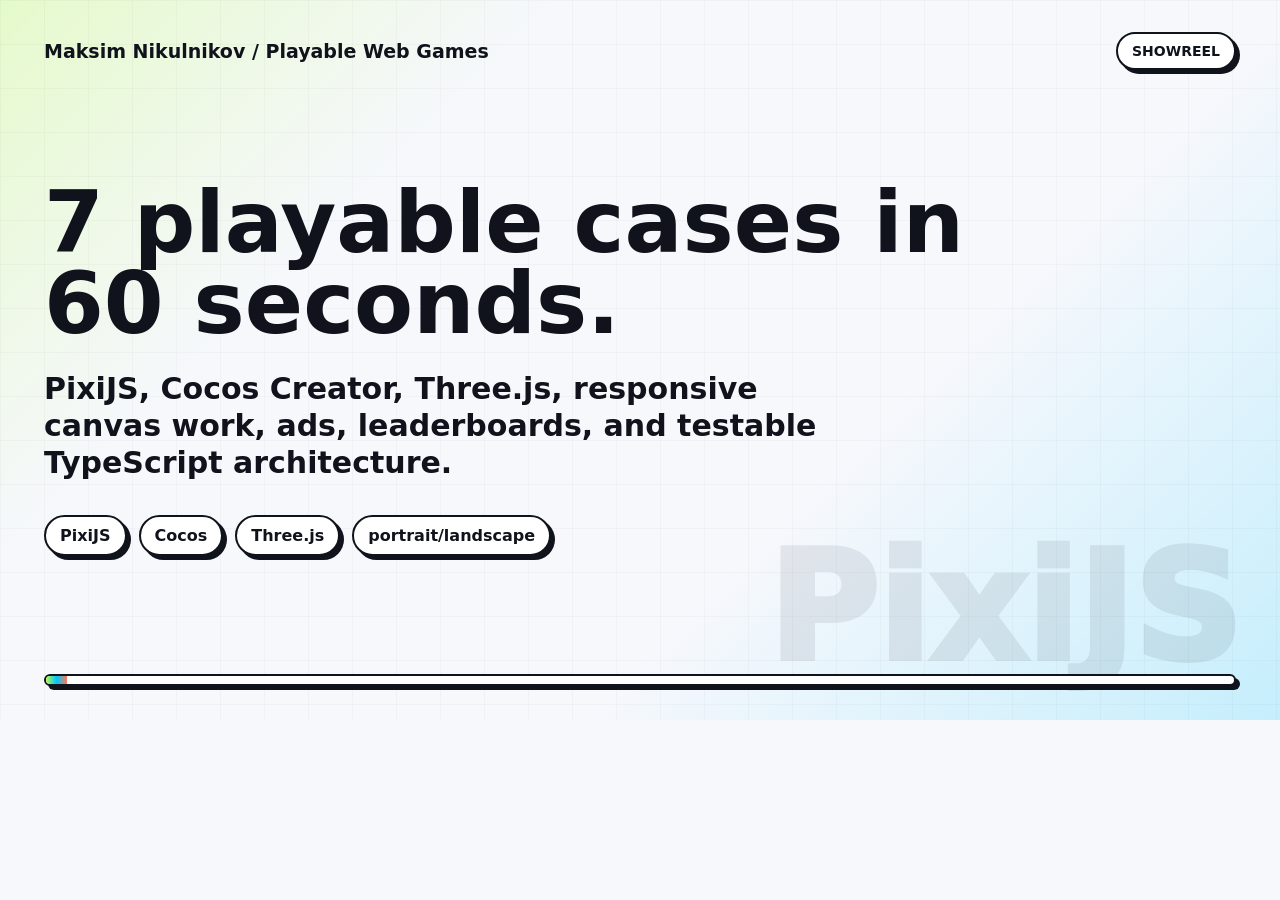
==== tools/showreel-capture.html @ 04fd0e28 "feat: add portfolio showreel" ====
<!doctype html>
<html lang="en">
  <head>
    <meta charset="UTF-8" />
    <meta name="viewport" content="width=device-width, initial-scale=1.0" />
    <title>Playable Portfolio Showreel Capture</title>
    <style>
      :root {
        color: #10131b;
        font-family:
          Inter, ui-sans-serif, system-ui, -apple-system, BlinkMacSystemFont, "Segoe UI", sans-serif;
        font-size: 16px;
        letter-spacing: 0;
      }

      * {
        box-sizing: border-box;
      }

      body {
        margin: 0;
        width: 1280px;
        height: 720px;
        overflow: hidden;
        background: #f6f8fc;
      }

      #frame {
        position: relative;
        width: 1280px;
        height: 720px;
        overflow: hidden;
        background:
          linear-gradient(135deg, rgba(185, 255, 76, 0.28), transparent 28%),
          linear-gradient(315deg, rgba(0, 198, 255, 0.2), transparent 35%),
          #f6f8fc;
      }

      #frame::before {
        position: absolute;
        inset: 0;
        content: "";
        opacity: 0.36;
        background-image:
          linear-gradient(rgba(16, 19, 27, 0.07) 1px, transparent 1px),
          linear-gradient(90deg, rgba(16, 19, 27, 0.07) 1px, transparent 1px);
        background-size: 44px 44px;
      }

      .topbar,
      .progress,
      .slide,
      .intro,
      .outro {
        position: absolute;
        z-index: 2;
      }

      .topbar {
        top: 32px;
        left: 44px;
        right: 44px;
        display: flex;
        align-items: center;
        justify-content: space-between;
        color: #10131b;
        font-size: 19px;
        font-weight: 800;
      }

      .topbar span:last-child {
        padding: 9px 14px;
        border: 2px solid #10131b;
        border-radius: 999px;
        background: #ffffff;
        box-shadow: 4px 4px 0 #10131b;
        font-size: 14px;
        text-transform: uppercase;
      }

      .progress {
        left: 44px;
        right: 44px;
        bottom: 34px;
        height: 12px;
        overflow: hidden;
        border: 2px solid #10131b;
        border-radius: 999px;
        background: #ffffff;
        box-shadow: 4px 4px 0 #10131b;
      }

      .progress-fill {
        width: 0%;
        height: 100%;
        background: linear-gradient(90deg, #b7ff4a, #00c6ff, #ff7a59);
      }

      .intro,
      .outro {
        inset: 88px 44px 70px;
        display: grid;
        align-content: center;
        justify-items: start;
      }

      .intro h1,
      .outro h2 {
        max-width: 920px;
        margin: 0 0 28px;
        font-size: 86px;
        line-height: 0.94;
        letter-spacing: 0;
      }

      .intro p,
      .outro p {
        max-width: 780px;
        margin: 0;
        font-size: 30px;
        line-height: 1.22;
        font-weight: 700;
      }

      .intro-tags,
      .outro-tags {
        display: flex;
        flex-wrap: wrap;
        gap: 12px;
        margin-top: 34px;
      }

      .intro-tags span,
      .outro-tags span,
      .tag {
        border: 2px solid #10131b;
        border-radius: 999px;
        background: #ffffff;
        box-shadow: 4px 4px 0 #10131b;
        color: #10131b;
        font-size: 16px;
        font-weight: 850;
        padding: 9px 14px;
      }

      .slide {
        inset: 90px 44px 70px;
        display: grid;
        grid-template-columns: minmax(0, 1.08fr) minmax(360px, 0.92fr);
        gap: 36px;
        align-items: center;
        opacity: 0;
      }

      .media-stage {
        position: relative;
        min-height: 486px;
      }

      .screen,
      .phone,
      .mini-screen {
        overflow: hidden;
        border: 3px solid #10131b;
        background: #ffffff;
        box-shadow: 10px 10px 0 #10131b;
      }

      .screen {
        position: absolute;
        left: 0;
        top: 32px;
        width: 704px;
        height: 396px;
        border-radius: 8px;
      }

      .screen img,
      .phone img,
      .mini-screen img {
        width: 100%;
        height: 100%;
        object-fit: cover;
        display: block;
      }

      .screen-secondary {
        opacity: 0;
      }

      .phone {
        position: absolute;
        right: 0;
        bottom: 0;
        width: 182px;
        height: 336px;
        border-radius: 22px;
        box-shadow: 8px 8px 0 #10131b;
      }

      .mini-screen {
        position: absolute;
        right: 24px;
        top: 0;
        width: 235px;
        height: 132px;
        border-radius: 8px;
        box-shadow: 7px 7px 0 #10131b;
      }

      .landscape-note {
        position: absolute;
        right: 18px;
        bottom: 34px;
        width: 228px;
        border: 3px solid #10131b;
        border-radius: 8px;
        background: #b7ff4a;
        box-shadow: 8px 8px 0 #10131b;
        padding: 18px;
        color: #10131b;
        font-size: 25px;
        font-weight: 900;
        line-height: 1.02;
      }

      .copy {
        display: flex;
        min-height: 486px;
        flex-direction: column;
        justify-content: center;
        align-items: flex-start;
      }

      .engine {
        display: inline-flex;
        align-items: center;
        min-height: 44px;
        margin-bottom: 22px;
        border: 2px solid #10131b;
        border-radius: 999px;
        background: var(--accent, #b7ff4a);
        box-shadow: 5px 5px 0 #10131b;
        padding: 8px 15px;
        color: #10131b;
        font-size: 17px;
        font-weight: 900;
      }

      h2 {
        margin: 0;
        color: #10131b;
        font-size: 58px;
        line-height: 0.98;
        letter-spacing: 0;
      }

      .type {
        margin: 16px 0 0;
        color: #323746;
        font-size: 22px;
        font-weight: 850;
      }

      .note {
        margin: 22px 0 0;
        max-width: 490px;
        color: #10131b;
        font-size: 27px;
        font-weight: 780;
        line-height: 1.16;
      }

      .tags {
        display: flex;
        flex-wrap: wrap;
        gap: 10px;
        margin-top: 26px;
      }

      .watermark {
        position: absolute;
        right: 40px;
        bottom: 55px;
        z-index: 1;
        color: rgba(16, 19, 27, 0.08);
        font-size: 150px;
        font-weight: 950;
        line-height: 0.75;
      }

      .is-hidden {
        opacity: 0;
        pointer-events: none;
      }
    </style>
  </head>
  <body>
    <main id="frame">
      <div class="topbar">
        <span>Maksim Nikulnikov / Playable Web Games</span>
        <span id="counter">Showreel</span>
      </div>

      <section class="intro" id="intro">
        <h1>7 playable cases in 60 seconds.</h1>
        <p>PixiJS, Cocos Creator, Three.js, responsive canvas work, ads, leaderboards, and testable TypeScript architecture.</p>
        <div class="intro-tags">
          <span>PixiJS</span>
          <span>Cocos</span>
          <span>Three.js</span>
          <span>portrait/landscape</span>
        </div>
      </section>

      <section class="slide" id="slide" aria-label="Current case">
        <div class="media-stage">
          <div class="screen screen-primary">
            <img id="primary" alt="" />
          </div>
          <div class="screen screen-secondary">
            <img id="secondary" alt="" />
          </div>
          <div class="mini-screen" id="mini-screen">
            <img id="mini" alt="" />
          </div>
          <div class="phone" id="phone">
            <img id="phone-image" alt="" />
          </div>
          <div class="landscape-note" id="landscape-note">Landscape focused build</div>
        </div>
        <div class="copy">
          <div class="engine" id="engine">PixiJS</div>
          <h2 id="title">Case title</h2>
          <p class="type" id="type">Playable type</p>
          <p class="note" id="note">Technical highlight.</p>
          <div class="tags" id="tags"></div>
        </div>
      </section>

      <section class="outro is-hidden" id="outro">
        <h2>Frontend that plays well.</h2>
        <p>Playable ads and browser games with responsive presentation, reusable domain logic, and release-minded tooling.</p>
        <div class="outro-tags">
          <span>GitHub Pages demos</span>
          <span>TypeScript</span>
          <span>Playwright</span>
          <span>Yandex Games</span>
        </div>
      </section>

      <div class="watermark" id="watermark">PixiJS</div>
      <div class="progress"><div class="progress-fill" id="progress"></div></div>
    </main>

    <script>
      const cases = [
        {
          title: "Idle Breaker Playable",
          engine: "Cocos",
          accent: "#b7ff4a",
          type: "Cocos playable ad",
          note: "Resource collection, weapon upgrades, destructible gates, and final store flow.",
          tags: ["Cocos Creator", "TypeScript", "responsive portrait/landscape"],
          media: ["../assets/idle-breaker-desktop-01.png", "../assets/idle-breaker-desktop-02.png"],
          mobile: "../assets/idle-breaker-mobile-01.png",
        },
        {
          title: "Tower Balance",
          engine: "PixiJS",
          accent: "#00c6ff",
          type: "Full hypercasual web game",
          note: "Matter.js tower physics, ads, leaderboard adapter, localization, and Yandex Games build flow.",
          tags: ["PixiJS", "Matter.js", "Yandex Games"],
          media: ["../assets/tower-balance-desktop-01.png", "../assets/tower-balance-desktop-02.png"],
          mobile: "../assets/tower-balance-mobile-01.png",
        },
        {
          title: "Blast Puzzle Prototype",
          engine: "PixiJS",
          accent: "#ff7a59",
          type: "Puzzle prototype",
          note: "Renderer-agnostic rules, boosters, super-tiles, animation plans, and smoke coverage.",
          tags: ["PixiJS", "Vitest", "Playwright"],
          media: ["../assets/blast-desktop-01.png", "../assets/blast-desktop-02.png"],
          mobile: "../assets/blast-mobile-01.png",
        },
        {
          title: "Slot Game",
          engine: "PixiJS",
          accent: "#b8a7ff",
          type: "Playable slot flow",
          note: "Presentation layers stay separate from the business model, spin state, audio, and session flow.",
          tags: ["PixiJS", "GSAP", "architecture/testing"],
          media: ["../assets/slot-game-desktop-01.png", "../assets/slot-game-desktop-02.png"],
          mobile: "../assets/slot-game-mobile-01.png",
        },
        {
          title: "Fortress Demo",
          engine: "Cocos",
          accent: "#ffd84a",
          type: "Landscape Cocos playable",
          note: "Short-session gameplay loop, HUD adaptation, and compact published web build.",
          tags: ["Cocos Creator", "landscape", "payload budget"],
          media: ["../assets/playable3_01.png", "../assets/playable3_02.png"],
        },
        {
          title: "Garden Designer",
          engine: "Three.js",
          accent: "#62e6a7",
          type: "3D playable prototype",
          note: "Asset integration, onboarding, responsive controls, and debug mode for browser review.",
          tags: ["Three.js", "GSAP", "responsive portrait/landscape"],
          media: ["../assets/playable1-01.png", "../assets/playable1-03.png"],
          mobile: "../assets/playable1-02.png",
        },
        {
          title: "Playable Dice",
          engine: "Three.js",
          accent: "#ff9bd2",
          type: "Procedural 3D playable",
          note: "Generated models, lightweight physics approximation, responsive controls, and reward loop.",
          tags: ["Three.js", "procedural", "debug mode"],
          media: ["../assets/playable2-01.png", "../assets/playable2-03.png"],
          mobile: "../assets/playable2-02.png",
        },
      ];

      const introMs = 3200;
      const slideMs = 8000;
      const outroMs = 3600;
      const totalMs = introMs + cases.length * slideMs + outroMs;
      const intro = document.getElementById("intro");
      const outro = document.getElementById("outro");
      const slide = document.getElementById("slide");
      const counter = document.getElementById("counter");
      const progress = document.getElementById("progress");
      const primary = document.getElementById("primary");
      const secondary = document.getElementById("secondary");
      const mini = document.getElementById("mini");
      const phoneImage = document.getElementById("phone-image");
      const phone = document.getElementById("phone");
      const miniScreen = document.getElementById("mini-screen");
      const landscapeNote = document.getElementById("landscape-note");
      const engine = document.getElementById("engine");
      const title = document.getElementById("title");
      const type = document.getElementById("type");
      const note = document.getElementById("note");
      const tags = document.getElementById("tags");
      const watermark = document.getElementById("watermark");
      let activeIndex = -1;
      let startTime = 0;

      const allImages = cases.flatMap((item) => [...item.media, item.mobile].filter(Boolean));

      const preload = (src) =>
        new Promise((resolve, reject) => {
          const image = new Image();
          image.onload = resolve;
          image.onerror = reject;
          image.src = src;
        });

      const setHidden = (node, hidden) => {
        node.classList.toggle("is-hidden", hidden);
      };

      const setCase = (index) => {
        if (index === activeIndex) {
          return;
        }

        const item = cases[index];
        activeIndex = index;

        primary.src = item.media[0];
        secondary.src = item.media[1] || item.media[0];
        mini.src = item.media[1] || item.media[0];
        engine.textContent = item.engine;
        engine.style.setProperty("--accent", item.accent);
        title.textContent = item.title;
        type.textContent = item.type;
        note.textContent = item.note;
        watermark.textContent = item.engine;
        tags.replaceChildren(
          ...item.tags.map((tag) => {
            const node = document.createElement("span");
            node.className = "tag";
            node.textContent = tag;
            return node;
          }),
        );

        if (item.mobile) {
          phoneImage.src = item.mobile;
          phone.style.display = "block";
          landscapeNote.style.display = "none";
        } else {
          phone.style.display = "none";
          landscapeNote.style.display = "block";
        }
      };

      const renderCase = (elapsed) => {
        const caseTime = elapsed - introMs;
        const index = Math.min(cases.length - 1, Math.floor(caseTime / slideMs));
        const local = caseTime - index * slideMs;
        const phase = Math.max(0, Math.min(1, local / slideMs));

        setCase(index);
        setHidden(intro, true);
        setHidden(outro, true);
        slide.style.opacity = 1;
        counter.textContent = `${index + 1}/7 ${cases[index].engine}`;

        const inEase = Math.min(1, phase / 0.18);
        const outEase = phase > 0.86 ? Math.max(0, (1 - phase) / 0.14) : 1;
        const alpha = Math.min(inEase, outEase);
        slide.style.opacity = alpha.toFixed(3);

        const move = (phase - 0.5) * 20;
        document.querySelector(".screen-primary").style.transform = `translate(${move}px, 0) scale(${1.015 + phase * 0.035})`;
        document.querySelector(".screen-secondary").style.transform = `translate(${-move * 0.7}px, 0) scale(${1.02 + phase * 0.025})`;
        document.querySelector(".screen-secondary").style.opacity = phase > 0.43 ? Math.min(1, (phase - 0.43) / 0.12) : 0;
        phone.style.transform = `translateY(${Math.sin(phase * Math.PI) * -16}px)`;
        miniScreen.style.transform = `translateY(${Math.sin(phase * Math.PI) * 12}px)`;
      };

      const tick = (now) => {
        const elapsed = now - startTime;
        progress.style.width = `${Math.min(100, (elapsed / totalMs) * 100)}%`;

        if (elapsed < introMs) {
          setHidden(intro, false);
          setHidden(outro, true);
          slide.style.opacity = 0;
          counter.textContent = "Showreel";
        } else if (elapsed < introMs + cases.length * slideMs) {
          renderCase(elapsed);
        } else if (elapsed < totalMs) {
          setHidden(intro, true);
          setHidden(outro, false);
          slide.style.opacity = 0;
          counter.textContent = "Portfolio";
        } else {
          window.showreelDone = true;
          return;
        }

        requestAnimationFrame(tick);
      };

      Promise.all(allImages.map(preload)).then(() => {
        window.showreelReady = true;
        startTime = performance.now();
        requestAnimationFrame(tick);
      });
    </script>
  </body>
</html>
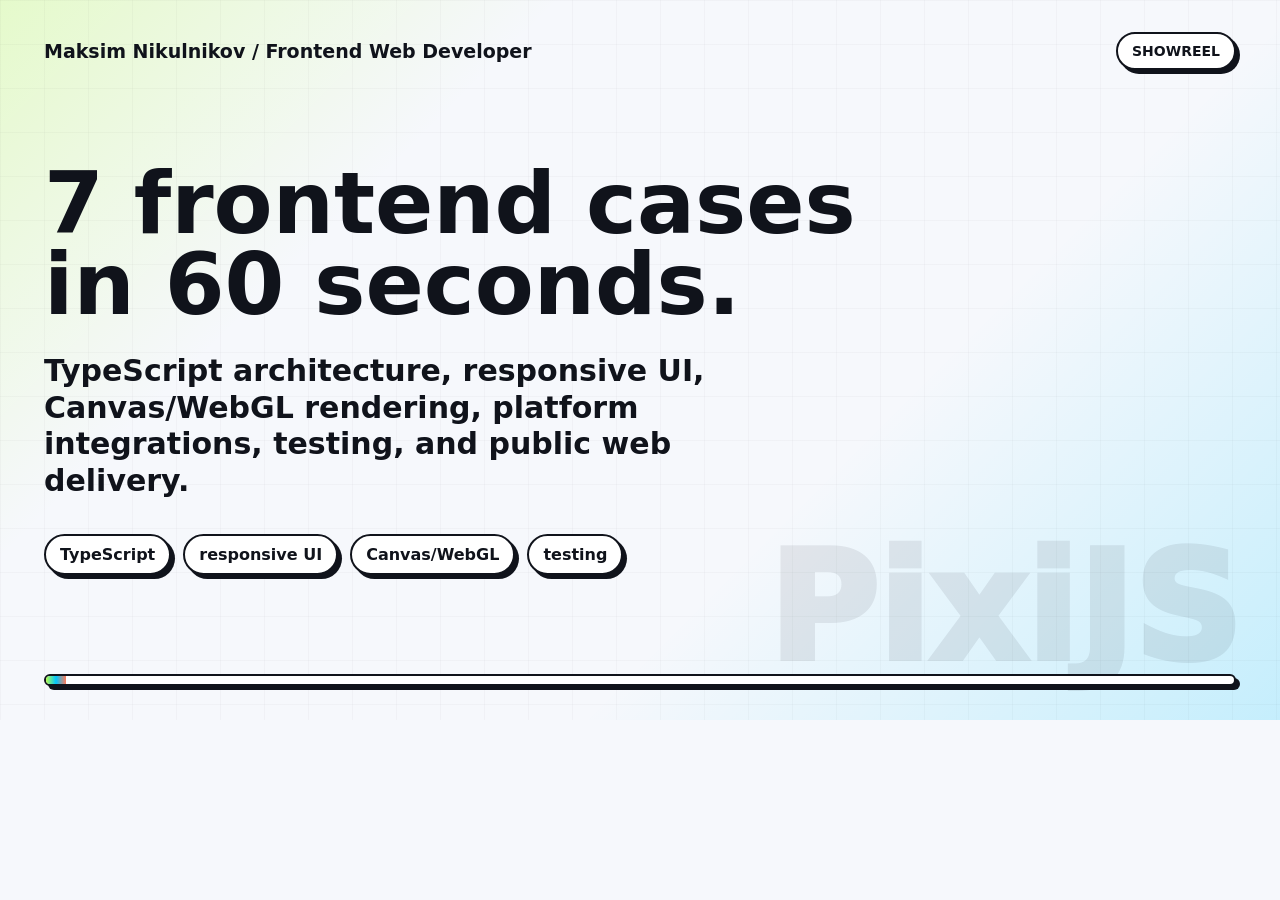
==== commit ce3e92be: "copy: reposition portfolio as frontend developer" ====
--- a/tools/showreel-capture.html
+++ b/tools/showreel-capture.html
@@ -3,7 +3,7 @@
   <head>
     <meta charset="UTF-8" />
     <meta name="viewport" content="width=device-width, initial-scale=1.0" />
-    <title>Playable Portfolio Showreel Capture</title>
+    <title>Frontend Portfolio Showreel Capture</title>
     <style>
       :root {
         color: #10131b;
@@ -298,18 +298,18 @@
   <body>
     <main id="frame">
       <div class="topbar">
-        <span>Maksim Nikulnikov / Playable Web Games</span>
+        <span>Maksim Nikulnikov / Frontend Web Developer</span>
         <span id="counter">Showreel</span>
       </div>
 
       <section class="intro" id="intro">
-        <h1>7 playable cases in 60 seconds.</h1>
-        <p>PixiJS, Cocos Creator, Three.js, responsive canvas work, ads, leaderboards, and testable TypeScript architecture.</p>
+        <h1>7 frontend cases in 60 seconds.</h1>
+        <p>TypeScript architecture, responsive UI, Canvas/WebGL rendering, platform integrations, testing, and public web delivery.</p>
         <div class="intro-tags">
-          <span>PixiJS</span>
-          <span>Cocos</span>
-          <span>Three.js</span>
-          <span>portrait/landscape</span>
+          <span>TypeScript</span>
+          <span>responsive UI</span>
+          <span>Canvas/WebGL</span>
+          <span>testing</span>
         </div>
       </section>
 
@@ -332,20 +332,20 @@
         <div class="copy">
           <div class="engine" id="engine">PixiJS</div>
           <h2 id="title">Case title</h2>
-          <p class="type" id="type">Playable type</p>
+          <p class="type" id="type">Project type</p>
           <p class="note" id="note">Technical highlight.</p>
           <div class="tags" id="tags"></div>
         </div>
       </section>
 
       <section class="outro is-hidden" id="outro">
-        <h2>Frontend that plays well.</h2>
-        <p>Playable ads and browser games with responsive presentation, reusable domain logic, and release-minded tooling.</p>
+        <h2>Frontend engineering with interactive range.</h2>
+        <p>Web interfaces, Canvas/WebGL presentation, reusable domain logic, and release-minded tooling.</p>
         <div class="outro-tags">
           <span>GitHub Pages demos</span>
           <span>TypeScript</span>
           <span>Playwright</span>
-          <span>Yandex Games</span>
+          <span>Canvas/WebGL</span>
         </div>
       </section>
 
@@ -359,7 +359,7 @@
           title: "Idle Breaker Playable",
           engine: "Cocos",
           accent: "#b7ff4a",
-          type: "Cocos playable ad",
+          type: "Cocos interactive web build",
           note: "Resource collection, weapon upgrades, destructible gates, and final store flow.",
           tags: ["Cocos Creator", "TypeScript", "responsive portrait/landscape"],
           media: ["../assets/idle-breaker-desktop-01.png", "../assets/idle-breaker-desktop-02.png"],
@@ -369,7 +369,7 @@
           title: "Tower Balance",
           engine: "PixiJS",
           accent: "#00c6ff",
-          type: "Full hypercasual web game",
+          type: "Physics-based web app",
           note: "Matter.js tower physics, ads, leaderboard adapter, localization, and Yandex Games build flow.",
           tags: ["PixiJS", "Matter.js", "Yandex Games"],
           media: ["../assets/tower-balance-desktop-01.png", "../assets/tower-balance-desktop-02.png"],
@@ -389,7 +389,7 @@
           title: "Slot Game",
           engine: "PixiJS",
           accent: "#b8a7ff",
-          type: "Playable slot flow",
+          type: "Slot interface prototype",
           note: "Presentation layers stay separate from the business model, spin state, audio, and session flow.",
           tags: ["PixiJS", "GSAP", "architecture/testing"],
           media: ["../assets/slot-game-desktop-01.png", "../assets/slot-game-desktop-02.png"],
@@ -399,8 +399,8 @@
           title: "Fortress Demo",
           engine: "Cocos",
           accent: "#ffd84a",
-          type: "Landscape Cocos playable",
-          note: "Short-session gameplay loop, HUD adaptation, and compact published web build.",
+          type: "Landscape Cocos web build",
+          note: "Short-session interaction loop, HUD adaptation, and compact published web build.",
           tags: ["Cocos Creator", "landscape", "payload budget"],
           media: ["../assets/playable3_01.png", "../assets/playable3_02.png"],
         },
@@ -408,7 +408,7 @@
           title: "Garden Designer",
           engine: "Three.js",
           accent: "#62e6a7",
-          type: "3D playable prototype",
+          type: "3D interactive web prototype",
           note: "Asset integration, onboarding, responsive controls, and debug mode for browser review.",
           tags: ["Three.js", "GSAP", "responsive portrait/landscape"],
           media: ["../assets/playable1-01.png", "../assets/playable1-03.png"],
@@ -418,7 +418,7 @@
           title: "Playable Dice",
           engine: "Three.js",
           accent: "#ff9bd2",
-          type: "Procedural 3D playable",
+          type: "Procedural 3D web prototype",
           note: "Generated models, lightweight physics approximation, responsive controls, and reward loop.",
           tags: ["Three.js", "procedural", "debug mode"],
           media: ["../assets/playable2-01.png", "../assets/playable2-03.png"],
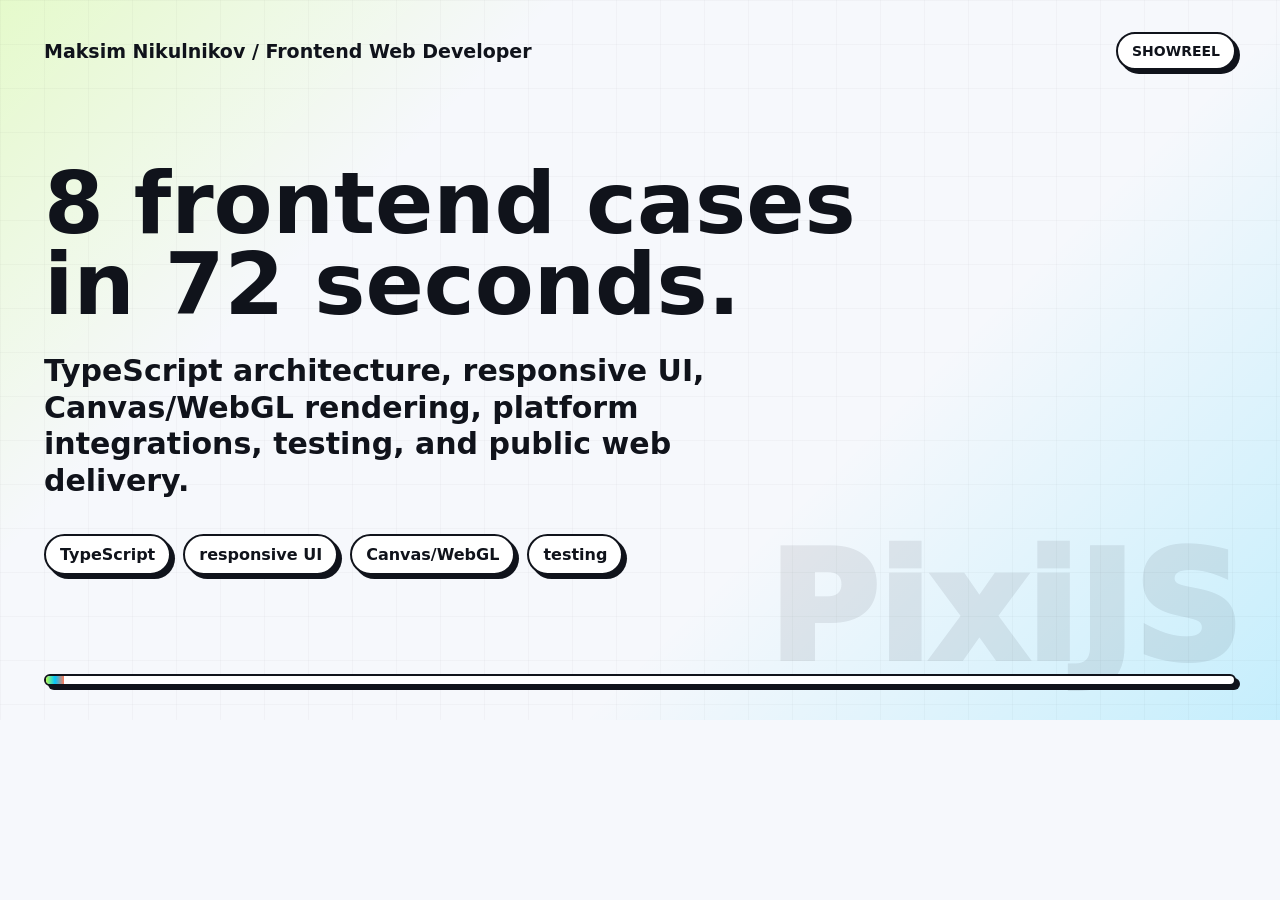
==== commit 84f33a65: "feat: add hidden object phaser case" ====
--- a/tools/showreel-capture.html
+++ b/tools/showreel-capture.html
@@ -146,15 +146,15 @@
       .slide {
         inset: 90px 44px 70px;
         display: grid;
-        grid-template-columns: minmax(0, 1.08fr) minmax(360px, 0.92fr);
-        gap: 36px;
+        grid-template-columns: 520px minmax(0, 1fr);
+        gap: 70px;
         align-items: center;
         opacity: 0;
       }
 
       .media-stage {
         position: relative;
-        min-height: 486px;
+        min-height: 456px;
       }
 
       .screen,
@@ -169,9 +169,9 @@
       .screen {
         position: absolute;
         left: 0;
-        top: 32px;
-        width: 704px;
-        height: 396px;
+        top: 96px;
+        width: 500px;
+        height: 282px;
         border-radius: 8px;
       }
 
@@ -185,34 +185,28 @@
       }
 
       .screen-secondary {
-        opacity: 0;
+        display: none;
       }
 
       .phone {
         position: absolute;
-        right: 0;
-        bottom: 0;
-        width: 182px;
-        height: 336px;
+        right: 24px;
+        bottom: 58px;
+        width: 112px;
+        height: 210px;
         border-radius: 22px;
         box-shadow: 8px 8px 0 #10131b;
       }
 
       .mini-screen {
+        display: none;
+      }
+
+      .landscape-note {
         position: absolute;
         right: 24px;
-        top: 0;
-        width: 235px;
-        height: 132px;
-        border-radius: 8px;
-        box-shadow: 7px 7px 0 #10131b;
-      }
-
-      .landscape-note {
-        position: absolute;
-        right: 18px;
-        bottom: 34px;
-        width: 228px;
+        bottom: 76px;
+        width: 190px;
         border: 3px solid #10131b;
         border-radius: 8px;
         background: #b7ff4a;
@@ -226,10 +220,11 @@
 
       .copy {
         display: flex;
-        min-height: 486px;
+        min-height: 456px;
         flex-direction: column;
         justify-content: center;
         align-items: flex-start;
+        max-width: 560px;
       }
 
       .engine {
@@ -250,7 +245,7 @@
       h2 {
         margin: 0;
         color: #10131b;
-        font-size: 58px;
+        font-size: 52px;
         line-height: 0.98;
         letter-spacing: 0;
       }
@@ -264,9 +259,9 @@
 
       .note {
         margin: 22px 0 0;
-        max-width: 490px;
-        color: #10131b;
-        font-size: 27px;
+        max-width: 520px;
+        color: #10131b;
+        font-size: 25px;
         font-weight: 780;
         line-height: 1.16;
       }
@@ -303,7 +298,7 @@
       </div>
 
       <section class="intro" id="intro">
-        <h1>7 frontend cases in 60 seconds.</h1>
+        <h1>8 frontend cases in 72 seconds.</h1>
         <p>TypeScript architecture, responsive UI, Canvas/WebGL rendering, platform integrations, testing, and public web delivery.</p>
         <div class="intro-tags">
           <span>TypeScript</span>
@@ -362,8 +357,8 @@
           type: "Cocos interactive web build",
           note: "Resource collection, weapon upgrades, destructible gates, and final store flow.",
           tags: ["Cocos Creator", "TypeScript", "responsive portrait/landscape"],
-          media: ["../assets/idle-breaker-desktop-01.png", "../assets/idle-breaker-desktop-02.png"],
-          mobile: "../assets/idle-breaker-mobile-01.png",
+          media: ["../media/idle-breaker-desktop-01.png", "../media/idle-breaker-desktop-02.png"],
+          mobile: "../media/idle-breaker-mobile-01.png",
         },
         {
           title: "Tower Balance",
@@ -372,8 +367,8 @@
           type: "Physics-based web app",
           note: "Matter.js tower physics, ads, leaderboard adapter, localization, and Yandex Games build flow.",
           tags: ["PixiJS", "Matter.js", "Yandex Games"],
-          media: ["../assets/tower-balance-desktop-01.png", "../assets/tower-balance-desktop-02.png"],
-          mobile: "../assets/tower-balance-mobile-01.png",
+          media: ["../media/tower-balance-desktop-01.png", "../media/tower-balance-desktop-02.png"],
+          mobile: "../media/tower-balance-mobile-01.png",
         },
         {
           title: "Blast Puzzle Prototype",
@@ -382,8 +377,18 @@
           type: "Puzzle prototype",
           note: "Renderer-agnostic rules, boosters, super-tiles, animation plans, and smoke coverage.",
           tags: ["PixiJS", "Vitest", "Playwright"],
-          media: ["../assets/blast-desktop-01.png", "../assets/blast-desktop-02.png"],
-          mobile: "../assets/blast-mobile-01.png",
+          media: ["../media/blast-desktop-01.png", "../media/blast-desktop-02.png"],
+          mobile: "../media/blast-mobile-01.png",
+        },
+        {
+          title: "Hidden Object",
+          engine: "Phaser",
+          accent: "#20c05a",
+          type: "Phaser playable",
+          note: "Hidden object mechanic, responsive canvas layout, refactored scenes, and single-file Pages build.",
+          tags: ["Phaser 3", "responsive portrait/landscape", "GitHub Pages"],
+          media: ["../media/hidden-object-desktop-01.png", "../media/hidden-object-desktop-02.png"],
+          mobile: "../media/hidden-object-mobile-01.png",
         },
         {
           title: "Slot Game",
@@ -392,8 +397,8 @@
           type: "Slot interface prototype",
           note: "Presentation layers stay separate from the business model, spin state, audio, and session flow.",
           tags: ["PixiJS", "GSAP", "architecture/testing"],
-          media: ["../assets/slot-game-desktop-01.png", "../assets/slot-game-desktop-02.png"],
-          mobile: "../assets/slot-game-mobile-01.png",
+          media: ["../media/slot-game-desktop-01.png", "../media/slot-game-desktop-02.png"],
+          mobile: "../media/slot-game-mobile-01.png",
         },
         {
           title: "Fortress Demo",
@@ -402,7 +407,7 @@
           type: "Landscape Cocos web build",
           note: "Short-session interaction loop, HUD adaptation, and compact published web build.",
           tags: ["Cocos Creator", "landscape", "payload budget"],
-          media: ["../assets/playable3_01.png", "../assets/playable3_02.png"],
+          media: ["../media/playable3_01.png", "../media/playable3_02.png"],
         },
         {
           title: "Garden Designer",
@@ -411,8 +416,8 @@
           type: "3D interactive web prototype",
           note: "Asset integration, onboarding, responsive controls, and debug mode for browser review.",
           tags: ["Three.js", "GSAP", "responsive portrait/landscape"],
-          media: ["../assets/playable1-01.png", "../assets/playable1-03.png"],
-          mobile: "../assets/playable1-02.png",
+          media: ["../media/playable1-01.png", "../media/playable1-03.png"],
+          mobile: "../media/playable1-02.png",
         },
         {
           title: "Playable Dice",
@@ -421,8 +426,8 @@
           type: "Procedural 3D web prototype",
           note: "Generated models, lightweight physics approximation, responsive controls, and reward loop.",
           tags: ["Three.js", "procedural", "debug mode"],
-          media: ["../assets/playable2-01.png", "../assets/playable2-03.png"],
-          mobile: "../assets/playable2-02.png",
+          media: ["../media/playable2-01.png", "../media/playable2-03.png"],
+          mobile: "../media/playable2-02.png",
         },
       ];
 
@@ -511,7 +516,7 @@
         setHidden(intro, true);
         setHidden(outro, true);
         slide.style.opacity = 1;
-        counter.textContent = `${index + 1}/7 ${cases[index].engine}`;
+        counter.textContent = `${index + 1}/${cases.length} ${cases[index].engine}`;
 
         const inEase = Math.min(1, phase / 0.18);
         const outEase = phase > 0.86 ? Math.max(0, (1 - phase) / 0.14) : 1;
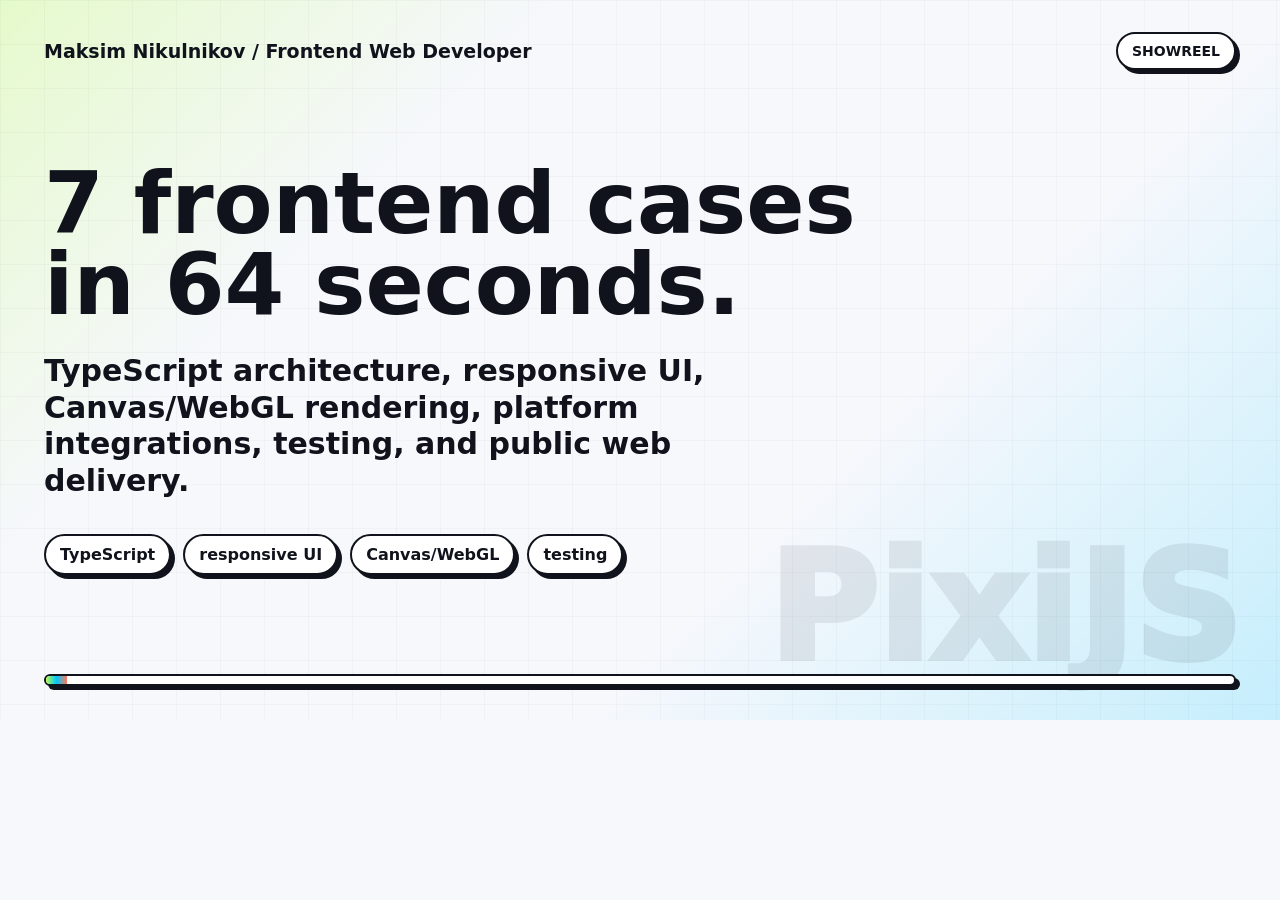
==== commit 0672cc97: "chore: remove hidden object from portfolio" ====
--- a/tools/showreel-capture.html
+++ b/tools/showreel-capture.html
@@ -298,7 +298,7 @@
       </div>
 
       <section class="intro" id="intro">
-        <h1>8 frontend cases in 72 seconds.</h1>
+        <h1>7 frontend cases in 64 seconds.</h1>
         <p>TypeScript architecture, responsive UI, Canvas/WebGL rendering, platform integrations, testing, and public web delivery.</p>
         <div class="intro-tags">
           <span>TypeScript</span>
@@ -381,16 +381,6 @@
           mobile: "../media/blast-mobile-01.png",
         },
         {
-          title: "Hidden Object",
-          engine: "Phaser",
-          accent: "#20c05a",
-          type: "Phaser playable",
-          note: "Hidden object mechanic, responsive canvas layout, refactored scenes, and single-file Pages build.",
-          tags: ["Phaser 3", "responsive portrait/landscape", "GitHub Pages"],
-          media: ["../media/hidden-object-desktop-01.png", "../media/hidden-object-desktop-02.png"],
-          mobile: "../media/hidden-object-mobile-01.png",
-        },
-        {
           title: "Slot Game",
           engine: "PixiJS",
           accent: "#b8a7ff",
